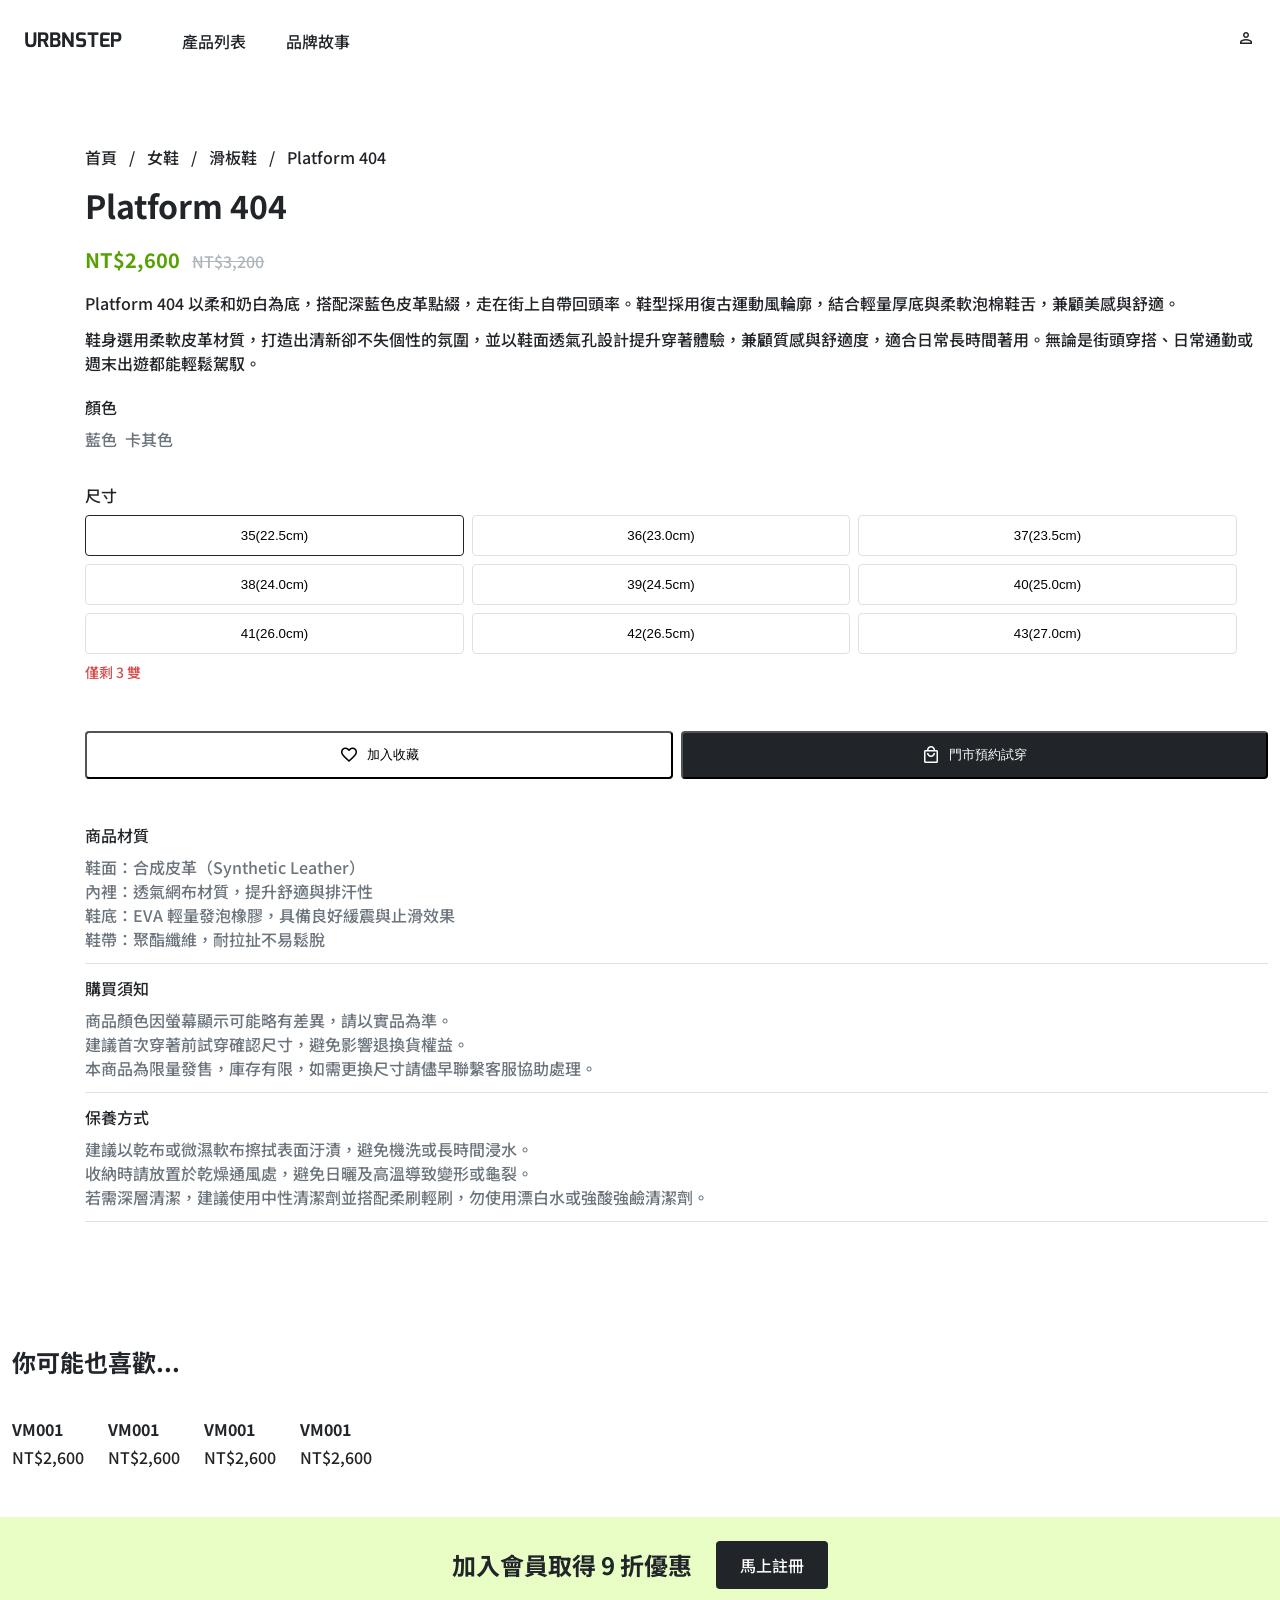
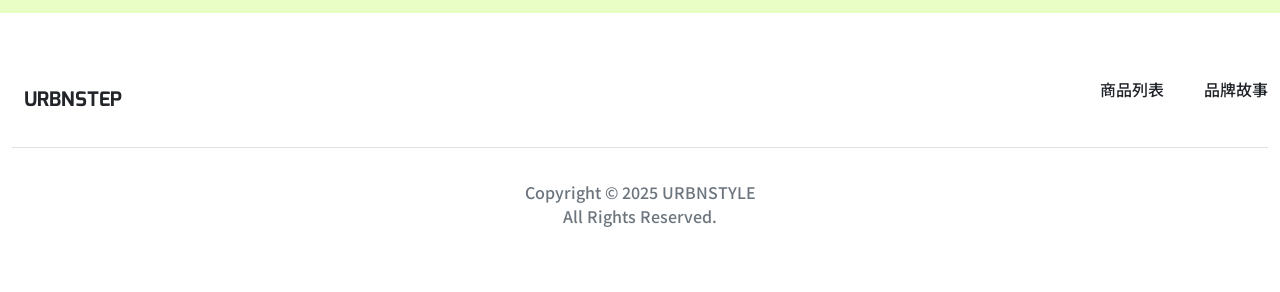
==== details.html @ ea5a5797 "finished" ====
<!doctype html>
<html lang="en">
  <head>
    <meta charset="UTF-8" />
    <meta name="viewport" content="width=device-width, initial-scale=1.0" />
    <title>Document</title>
    <link rel="preconnect" href="https://fonts.googleapis.com" />
    <link rel="preconnect" href="https://fonts.gstatic.com" crossorigin />
    <link
      href="https://fonts.googleapis.com/css2?family=Mina:wght@400;700&family=Noto+Sans+TC:wght@100..900&family=Noto+Sans:ital,wght@0,100..900;1,100..900&display=swap"
      rel="stylesheet"
    />
    <link
      rel="stylesheet"
      href="https://fonts.googleapis.com/css2?family=Material+Symbols+Outlined"
    />
    <link rel="stylesheet" href="./style.css" />
  </head>
  <body>
    <header class="header">
      <div class="container header-inner">
        <h1><a href="#" class="logo">URBNSTEP</a></h1>
        <nav class="nav">
          <ul class="nav-list">
            <li><a href="#">產品列表</a></li>
            <li><a href="#">品牌故事</a></li>
          </ul>
        </nav>
        <a href="#" class="member-link"
          ><span class="material-symbols-outlined">person</span></a
        >
      </div>
    </header>
    <main class="product-detail">
      <div class="container">
        <section class="product-layout">
          <div class="product-gallery">
            <ul class="product">
              <li class="product-card">
                <img
                  src="https://github.com/hexschool/2022-web-layout-training/blob/main/2025-week2/image.png?raw=true"
                  alt=""
                />
              </li>
              <li class="product-card">
                <img
                  src="https://github.com/hexschool/2022-web-layout-training/blob/main/2025-week2/image-1.png?raw=true"
                  alt=""
                />
              </li>
              <li class="product-card">
                <img
                  src="https://github.com/hexschool/2022-web-layout-training/blob/main/2025-week2/image-2.png?raw=true"
                  alt=""
                />
              </li>
              <li class="product-card">
                <img
                  src="https://github.com/hexschool/2022-web-layout-training/blob/main/2025-week2/image-3.png?raw=true"
                  alt=""
                />
              </li>
              <li class="product-card">
                <img
                  src="https://github.com/hexschool/2022-web-layout-training/blob/main/2025-week2/image-4.png?raw=true"
                  alt=""
                />
              </li>
              <li class="product-card">
                <img
                  src="https://github.com/hexschool/2022-web-layout-training/blob/main/2025-week2/image-5.png?raw=true"
                  alt=""
                />
              </li>
              <li class="product-card">
                <img
                  src="https://github.com/hexschool/2022-web-layout-training/blob/main/2025-week2/image-6.png?raw=true"
                  alt=""
                />
              </li>
              <li class="product-card">
                <img
                  src="https://github.com/hexschool/2022-web-layout-training/blob/main/2025-week2/image-7.png?raw=true"
                  alt=""
                />
              </li>
            </ul>
          </div>
          <div class="product-info">
            <nav>
              <ul class="product-breadcrumb">
                <li><a href="#">首頁</a></li>
                <li>/</li>
                <li><a href="#">女鞋</a></li>
                <li>/</li>
                <li><a href="#">滑板鞋</a></li>
                <li>/</li>
                <li><a href="#">Platform 404</a></li>
              </ul>
            </nav>
            <h2 class="product-title">Platform 404</h2>
            <p class="price">
              <span class="current-price">NT$2,600</span>
              <span class="original-price">NT$3,200</span>
            </p>
            <div class="product-description">
              <p>
                Platform 404
                以柔和奶白為底，搭配深藍色皮革點綴，走在街上自帶回頭率。鞋型採用復古運動風輪廓，結合輕量厚底與柔軟泡棉鞋舌，兼顧美感與舒適。
              </p>
              <p>
                鞋身選用柔軟皮革材質，打造出清新卻不失個性的氛圍，並以鞋面透氣孔設計提升穿著體驗，兼顧質感與舒適度，適合日常長時間著用。無論是街頭穿搭、日常通勤或週末出遊都能輕鬆駕馭。
              </p>
            </div>
            <div class="product-options">
              <div class="product-color">
                <h3>顏色</h3>
                <ul class="color-list">
                  <li class="color-item">
                    <img
                      class="product-thumbnail"
                      src="https://github.com/hexschool/2022-web-layout-training/blob/main/2025-week2/product.png?raw=true"
                      alt=""
                    />
                    <span>藍色</span>
                  </li>
                  <li class="color-item">
                    <img
                      class="product-thumbnail"
                      src="https://github.com/hexschool/2022-web-layout-training/blob/main/2025-week2/product-1.png?raw=true"
                      alt=""
                    />
                    <span>卡其色</span>
                  </li>
                </ul>
              </div>
              <div class="product-size">
                <h3>尺寸</h3>
                <ul class="size-list">
                  <li><button class="size-item active">35(22.5cm)</button></li>
                  <li><button class="size-item">36(23.0cm)</button></li>
                  <li><button class="size-item">37(23.5cm)</button></li>
                  <li><button class="size-item">38(24.0cm)</button></li>
                  <li><button class="size-item">39(24.5cm)</button></li>
                  <li><button class="size-item">40(25.0cm)</button></li>
                  <li><button class="size-item">41(26.0cm)</button></li>
                  <li>
                    <button class="size-item is-disabled">42(26.5cm)</button>
                  </li>
                  <li>
                    <button class="size-item is-disabled">43(27.0cm)</button>
                  </li>
                </ul>
                <p class="stock-message">僅剩 3 雙</p>
              </div>
              <div class="product-actions">
                <button class="favorite-button">
                  <span class="material-symbols-outlined"> favorite </span>
                  加入收藏
                </button>
                <button class="reserve-button">
                  <span class="material-symbols-outlined"> local_mall </span>
                  門市預約試穿
                </button>
              </div>
            </div>
            <div class="product-note">
              <div class="product-material">
                <h3>商品材質</h3>
                <p>鞋面：合成皮革（Synthetic Leather）</p>
                <p>內裡：透氣網布材質，提升舒適與排汗性</p>
                <p>鞋底：EVA 輕量發泡橡膠，具備良好緩震與止滑效果</p>
                <p>鞋帶：聚酯纖維，耐拉扯不易鬆脫</p>
              </div>
              <div class="purchase-info">
                <h3>購買須知</h3>
                <p>
                  商品顏色因螢幕顯示可能略有差異，請以實品為準。<br />
                  建議首次穿著前試穿確認尺寸，避免影響退換貨權益。<br />
                  本商品為限量發售，庫存有限，如需更換尺寸請儘早聯繫客服協助處理。
                </p>
              </div>
              <div class="care-instructions">
                <h3>保養方式</h3>
                <p>
                  建議以乾布或微濕軟布擦拭表面汙漬，避免機洗或長時間浸水。<br />
                  收納時請放置於乾燥通風處，避免日曬及高溫導致變形或龜裂。<br />
                  若需深層清潔，建議使用中性清潔劑並搭配柔刷輕刷，勿使用漂白水或強酸強鹼清潔劑。
                </p>
              </div>
            </div>
          </div>
        </section>
      </div>
    </main>
    <section class="recommend-products">
      <div class="container">
        <h2>你可能也喜歡...</h2>
        <ul class="recommend-list">
          <li class="recommend-item">
            <a href="#">
              <img
                src="https://raw.githubusercontent.com/hexschool/2022-web-layout-training/edc6cc962cbfa603b113cbbe7afb97c97a949577/2025-week2/product-2.png"
                alt=""
              />
              <h3>VM001</h3>
              <p>NT$2,600</p>
            </a>
          </li>
          <li class="recommend-item">
            <a href="#">
              <img
                src="https://raw.githubusercontent.com/hexschool/2022-web-layout-training/edc6cc962cbfa603b113cbbe7afb97c97a949577/2025-week2/product-3.png"
                alt=""
              />
              <h3>VM001</h3>
              <p>NT$2,600</p>
            </a>
          </li>
          <li class="recommend-item">
            <a href="#">
              <img
                src="https://raw.githubusercontent.com/hexschool/2022-web-layout-training/edc6cc962cbfa603b113cbbe7afb97c97a949577/2025-week2/product-4.png"
                alt=""
              />
              <h3>VM001</h3>
              <p>NT$2,600</p>
            </a>
          </li>
          <li class="recommend-item">
            <a href="#">
              <img
                src="https://raw.githubusercontent.com/hexschool/2022-web-layout-training/edc6cc962cbfa603b113cbbe7afb97c97a949577/2025-week2/product-7.png"
                alt=""
              />
              <h3>VM001</h3>
              <p>NT$2,600</p>
            </a>
          </li>
        </ul>
      </div>
    </section>
    <section class="member-promo">
      <div class="container promo-inner">
        <p>加入會員取得 9 折優惠</p>
        <a href="#" class="btn">馬上註冊</a>
      </div>
    </section>
    <footer class="footer">
      <div class="container">
        <div class="footer-top">
          <a href="#" class="logo">URBNSTEP</a>
          <ul class="nav-list">
            <li><a href="#">商品列表</a></li>
            <li><a href="#">品牌故事</a></li>
          </ul>
        </div>
        <div class="footer-bottom">
          <p>Copyright © 2025 URBNSTYLE</p>
          <p>All Rights Reserved.</p>
        </div>
      </div>
    </footer>
  </body>
</html>
---- style.css ----
/* http://meyerweb.com/eric/tools/css/reset/ 
   v2.0 | 20110126
   License: none (public domain)
*/

html,
body,
div,
span,
applet,
object,
iframe,
h1,
h2,
h3,
h4,
h5,
h6,
p,
blockquote,
pre,
a,
abbr,
acronym,
address,
big,
cite,
code,
del,
dfn,
em,
img,
ins,
kbd,
q,
s,
samp,
small,
strike,
strong,
sub,
sup,
tt,
var,
b,
u,
i,
center,
dl,
dt,
dd,
ol,
ul,
li,
fieldset,
form,
label,
legend,
table,
caption,
tbody,
tfoot,
thead,
tr,
th,
td,
article,
aside,
canvas,
details,
embed,
figure,
figcaption,
footer,
header,
hgroup,
menu,
nav,
output,
ruby,
section,
summary,
time,
mark,
audio,
video {
  margin: 0;
  padding: 0;
  border: 0;
  font-size: 100%;
  font: inherit;
  vertical-align: baseline;
}
/* HTML5 display-role reset for older browsers */
article,
aside,
details,
figcaption,
figure,
footer,
header,
hgroup,
menu,
nav,
section {
  display: block;
}
body {
  line-height: 1;
}
ol,
ul {
  list-style: none;
}
blockquote,
q {
  quotes: none;
}
blockquote:before,
blockquote:after,
q:before,
q:after {
  content: "";
  content: none;
}
table {
  border-collapse: collapse;
  border-spacing: 0;
}
/* index  css */

*,
*::before,
*::after {
  box-sizing: border-box;
}

body {
  color: #212529;
  font-family: "Noto Sans TC", sans-serif;
  font-weight: 500;
  line-height: 1.5;
}

.container {
  max-width: 1296px;
  margin: 0 auto;
  padding: 0 12px;
}
a {
  text-decoration: none;
  color: #212529;
}

img {
  max-width: 100%;
  display: block;
  height: auto;
}

/* header */
.header {
  padding: 16px 0;
}
.header-inner {
  display: flex;
  align-items: center;
}
.logo {
  font-size: 20px;
  font-family: "Mina", "Noto Sans TC", sans-serif;
  font-weight: 700;
  padding: 8px 12px;
}

.nav {
  margin-left: 48px;
}
.nav-list {
  display: flex;
  gap: 40px;
}

.nav-list li a {
  padding: 12px 0;
}

.member-link {
  margin-left: auto;
  padding: 12px;
}

.logo:hover,
.member-link:hover,
.nav-list li a:hover {
  color: #57a203;
}

/* 麵包屑 */
.breadcrumb {
  margin-top: 32px;
}
.breadcrumb-list {
  display: flex;
  gap: 12px;
}

.breadcrumb-list li a:hover {
  color: #57a203;
}

/* 商品區域 */
.product-layout {
  display: flex;
  margin-bottom: 32px;
}

.product-list-title {
  margin: 24px 0;
  font-weight: 700;
  font-size: 28px;
}

/* 左側導覽 */
.product-sidebar {
  width: 196px;
  flex-shrink: 0;
}
.category-nav {
  padding-right: 12px;
}

.category-item {
  padding: 12px 0;
  margin-bottom: 16px;
}

.category-item a:hover {
  color: #57a203;
}
.category-item.active a {
  color: #57a203;
}

/* 右側商品 */
.product-content {
  flex: 1;
  min-width: 0;
}

.product-list {
  display: flex;
  flex-wrap: wrap;
}

.card {
  width: 33.333%;
  padding: 0 12px;
  margin-bottom: 48px;
}
.card a:hover {
  color: #6c757d;
}
.card-img {
  margin-bottom: 12px;
}
.product-name {
  font-weight: 700;
  margin-bottom: 4px;
}

/* 分頁 */

.pagination-list {
  display: flex;
  justify-content: center;
}
.pagination-list li a {
  width: 48px;
  height: 48px;
  display: flex;
  justify-content: center;
  align-items: center;
}
.pagination-list li a:hover {
  background-color: #c0fa73;
}
.pagination-list .active {
  background-color: #c0fa73;
}

/* 會員促銷 */
.member-promo {
  background-color: #e8fec5;
  height: 96px;
  display: flex;
}

.promo-inner {
  display: flex;
  justify-content: center;
  align-items: center;
  gap: 24px;
}
.promo-inner p {
  font-weight: 700;
  font-size: 24px;
}

.btn {
  background-color: #212529;
  color: #fff;
  padding: 12px 24px;
  border-radius: 4px;
}
/* 頁尾 */

.footer {
  margin: 64px 0;
}

.footer-top {
  display: flex;
  justify-content: space-between;
  margin-bottom: 24px;
}

.footer-bottom {
  text-align: center;
  border-top: 1px solid#DEE2E6;
  padding-top: 32px;
  color: #6c757d;
}

/* details */
.product-detail {
  margin: 64px 0;
}
.product-layout {
  display: flex;
  gap: 24px;
}
.product-gallery {
  max-width: 746px;
}
.product {
  display: flex;
  flex-wrap: wrap;
  gap: 8px;
}
.product-card {
  width: 49%;
}

.product-breadcrumb {
  display: flex;
  gap: 12px;
  margin-bottom: 12px;
}

.product-title {
  font-size: 32px;
  font-weight: 700;
}
.price {
  margin: 16px 0px;
}
.current-price {
  color: #57a203;
  font-weight: 700;
  font-size: 20px;
  margin-right: 8px;
}
.original-price {
  color: #adb5bd;
  text-decoration: line-through;
}
.product-description p {
  margin-bottom: 12px;
}

.product-options {
  margin-top: 20px;
  margin-bottom: 32px;
}
.product-color {
  margin-bottom: 32px;
}
h3 {
  margin-bottom: 8px;
}

/* 顏色 */

.product-thumbnail {
  max-width: 64px;
}
.color-list {
  display: flex;
  gap: 8px;
}
.color-item {
  display: flex;
  flex-direction: column;
  align-items: center;
}

.color-item span {
  color: #6c757d;
}

/* 尺寸 */
.size-list {
  display: flex;
  flex-wrap: wrap;
  gap: 8px;
  margin: 8px 0;
}
.size-list li {
  width: 32%;
}
.size-item {
  width: 100%;
  padding: 12px 0;
  border-radius: 4px;
  border: 1px solid #dee2e6;
  background-color: #ffffff;
  cursor: pointer;
}

.size-item.active {
  border: 1px solid #212529;
}

.size-item:hover {
  border: 1px solid #212529;
}

.size-item.is-disabled:hover {
  border: 1px solid #dee2e6;
  cursor: not-allowed;
}

.stock-message {
  font-size: 14px;
  color: #d74f4f;
}

/* 收藏 */

.product-actions {
  gap: 8px;
  display: flex;
  margin-top: 48px;
  margin-bottom: 32px;
}

.favorite-button,
.reserve-button {
  flex: 1px;
  padding: 12px 0px;
  display: flex;
  justify-content: center;
  align-items: center;
  border-radius: 4px;
  gap: 8px;
  cursor: pointer;
}

.favorite-button {
  background-color: #ffffff;
}
.favorite-button:hover {
  background-color: #212529;
  color: #ffffff;
}

.reserve-button {
  background-color: #212529;
  color: #ffffff;
}
.material-symbols-outlined {
  font-size: 20px;
}

/* 商品注意事項 */
.product-note p {
  color: #6c757d;
}
.product-material {
  padding: 8px 0;
}

.product-material,
.purchase-info,
.care-instructions {
  padding: 12px 0;
  border-bottom: 1px solid #dee2e6;
}

/* 你可能也喜歡 */

.recommend-products {
  padding: 48px 0;
}
.recommend-products h2 {
  font-size: 24px;
  font-weight: 700;
  padding: 9.5px 0px;
}
.recommend-list {
  display: flex;
  gap: 24px;
}
.recommend-item {
  margin-top: 16px;
}
.recommend-item img {
  margin-bottom: 12px;
}
.recommend-item h3 {
  font-weight: 700;
  margin-bottom: 4px;
}

@media (max-width: 768px) {
  .card {
    width: 100%;
  }
  .product-card {
    width: 100%;
  }
  .product-breadcrumb {
    flex-wrap: nowrap;
    white-space: nowrap;
  }
}

@media (max-width: 1200px) {
  .product-breadcrumb {
    flex-wrap: nowrap;
    white-space: nowrap;
  }
}
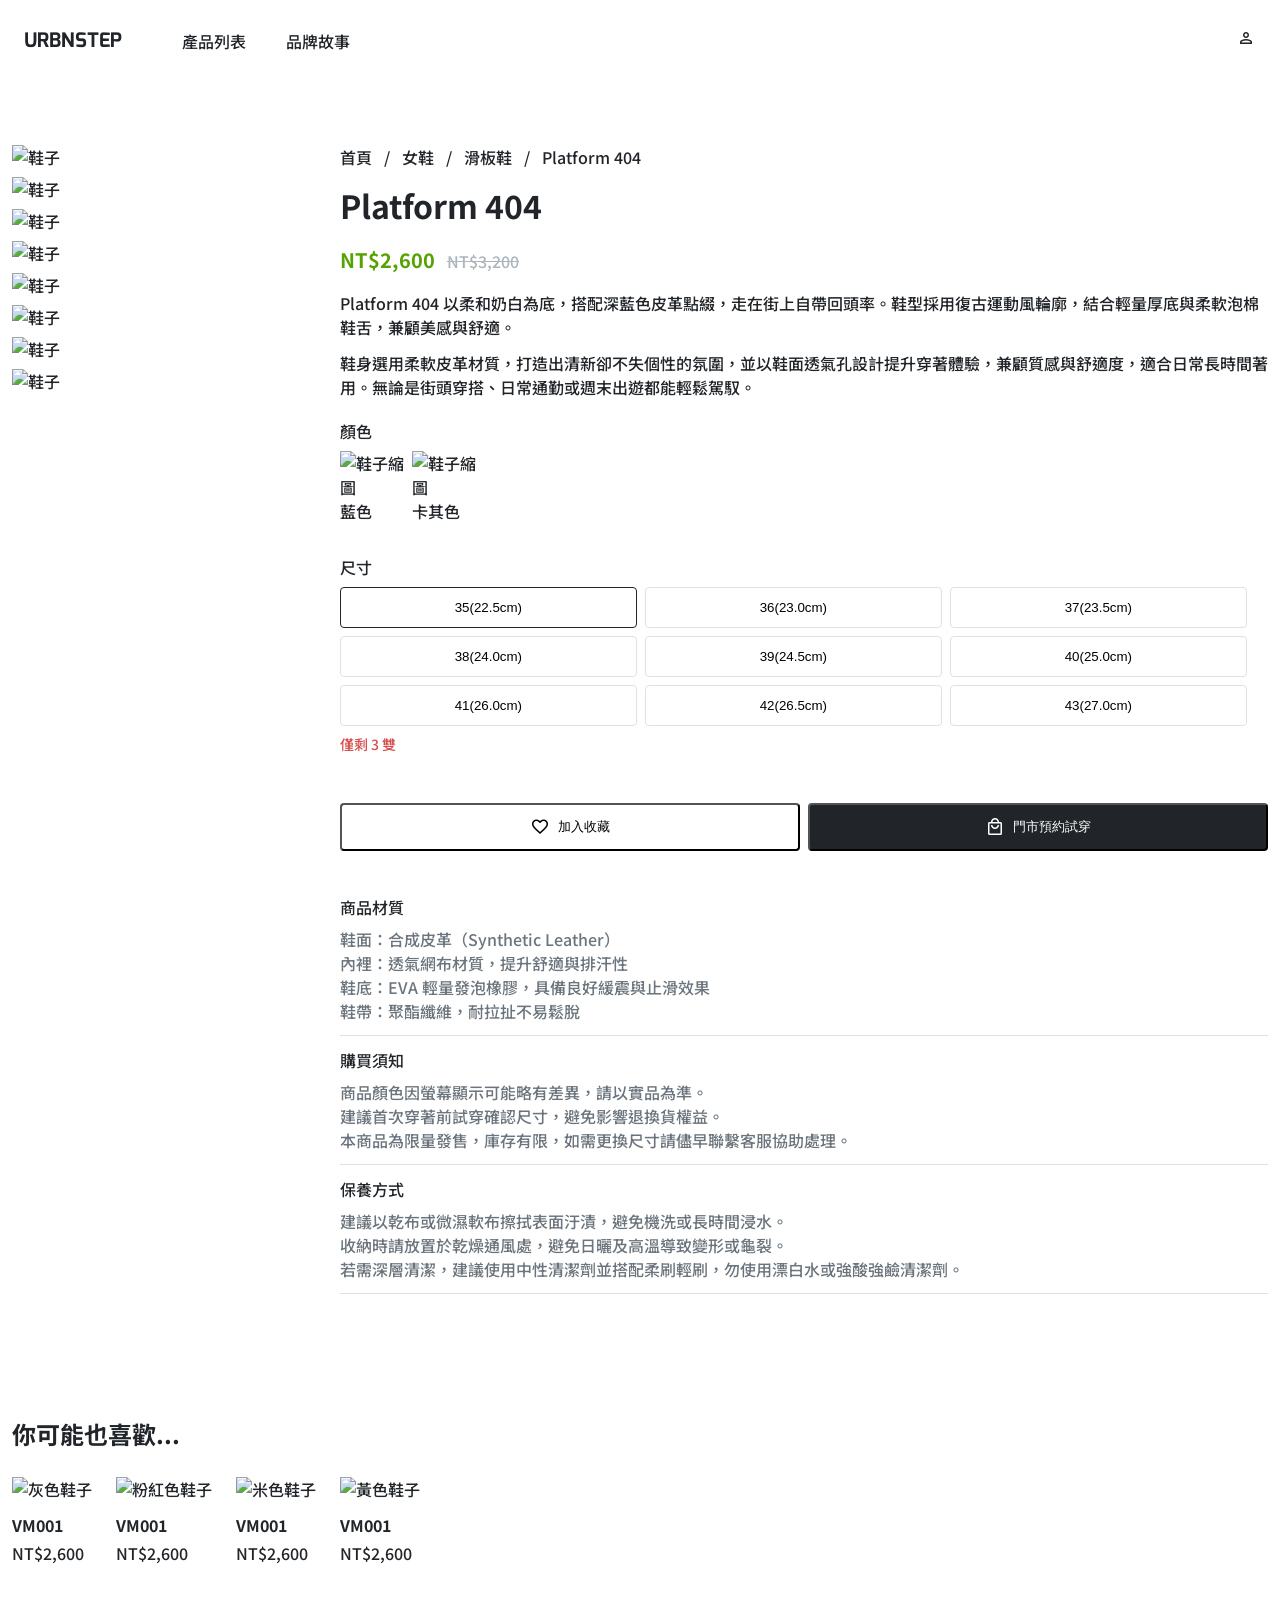
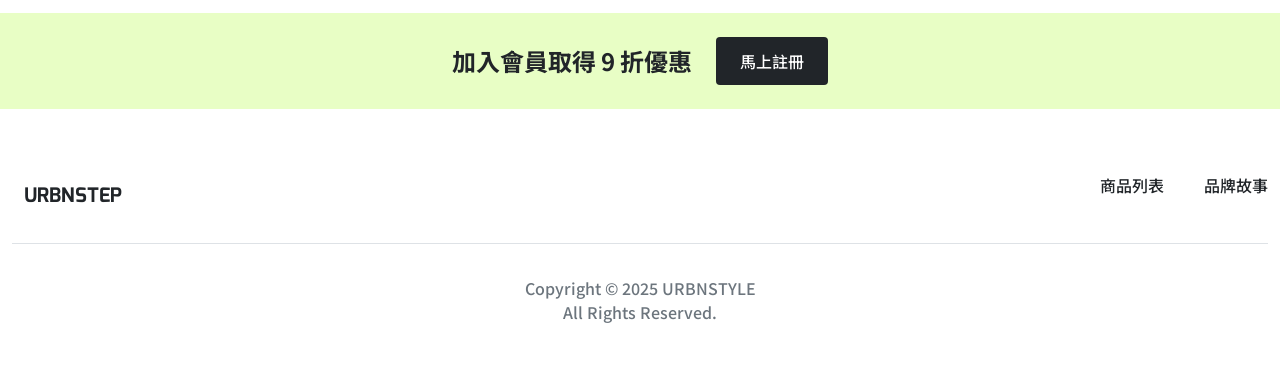
==== commit 24d25f57: "調整一些細節" ====
--- a/details.html
+++ b/details.html
@@ -39,49 +39,49 @@
               <li class="product-card">
                 <img
                   src="https://github.com/hexschool/2022-web-layout-training/blob/main/2025-week2/image.png?raw=true"
-                  alt=""
+                  alt="鞋子"
                 />
               </li>
               <li class="product-card">
                 <img
                   src="https://github.com/hexschool/2022-web-layout-training/blob/main/2025-week2/image-1.png?raw=true"
-                  alt=""
+                  alt="鞋子"
                 />
               </li>
               <li class="product-card">
                 <img
                   src="https://github.com/hexschool/2022-web-layout-training/blob/main/2025-week2/image-2.png?raw=true"
-                  alt=""
+                  alt="鞋子"
                 />
               </li>
               <li class="product-card">
                 <img
                   src="https://github.com/hexschool/2022-web-layout-training/blob/main/2025-week2/image-3.png?raw=true"
-                  alt=""
+                  alt="鞋子"
                 />
               </li>
               <li class="product-card">
                 <img
                   src="https://github.com/hexschool/2022-web-layout-training/blob/main/2025-week2/image-4.png?raw=true"
-                  alt=""
+                  alt="鞋子"
                 />
               </li>
               <li class="product-card">
                 <img
                   src="https://github.com/hexschool/2022-web-layout-training/blob/main/2025-week2/image-5.png?raw=true"
-                  alt=""
+                  alt="鞋子"
                 />
               </li>
               <li class="product-card">
                 <img
                   src="https://github.com/hexschool/2022-web-layout-training/blob/main/2025-week2/image-6.png?raw=true"
-                  alt=""
+                  alt="鞋子"
                 />
               </li>
               <li class="product-card">
                 <img
                   src="https://github.com/hexschool/2022-web-layout-training/blob/main/2025-week2/image-7.png?raw=true"
-                  alt=""
+                  alt="鞋子"
                 />
               </li>
             </ul>
@@ -117,20 +117,23 @@
                 <h3>顏色</h3>
                 <ul class="color-list">
                   <li class="color-item">
-                    <img
-                      class="product-thumbnail"
-                      src="https://github.com/hexschool/2022-web-layout-training/blob/main/2025-week2/product.png?raw=true"
-                      alt=""
-                    />
-                    <span>藍色</span>
+                    <a href="#"
+                      ><img
+                        class="product-thumbnail"
+                        src="https://github.com/hexschool/2022-web-layout-training/blob/main/2025-week2/product.png?raw=true"
+                        alt="鞋子縮圖"
+                      /><span>藍色</span></a
+                    >
                   </li>
                   <li class="color-item">
-                    <img
-                      class="product-thumbnail"
-                      src="https://github.com/hexschool/2022-web-layout-training/blob/main/2025-week2/product-1.png?raw=true"
-                      alt=""
-                    />
-                    <span>卡其色</span>
+                    <a href="#"
+                      ><img
+                        class="product-thumbnail"
+                        src="https://github.com/hexschool/2022-web-layout-training/blob/main/2025-week2/product-1.png?raw=true"
+                        alt="鞋子縮圖"
+                      />
+                      <span>卡其色</span></a
+                    >
                   </li>
                 </ul>
               </div>
@@ -201,7 +204,7 @@
             <a href="#">
               <img
                 src="https://raw.githubusercontent.com/hexschool/2022-web-layout-training/edc6cc962cbfa603b113cbbe7afb97c97a949577/2025-week2/product-2.png"
-                alt=""
+                alt="灰色鞋子"
               />
               <h3>VM001</h3>
               <p>NT$2,600</p>
@@ -211,7 +214,7 @@
             <a href="#">
               <img
                 src="https://raw.githubusercontent.com/hexschool/2022-web-layout-training/edc6cc962cbfa603b113cbbe7afb97c97a949577/2025-week2/product-3.png"
-                alt=""
+                alt="粉紅色鞋子"
               />
               <h3>VM001</h3>
               <p>NT$2,600</p>
@@ -221,7 +224,7 @@
             <a href="#">
               <img
                 src="https://raw.githubusercontent.com/hexschool/2022-web-layout-training/edc6cc962cbfa603b113cbbe7afb97c97a949577/2025-week2/product-4.png"
-                alt=""
+                alt="米色鞋子"
               />
               <h3>VM001</h3>
               <p>NT$2,600</p>
@@ -231,7 +234,7 @@
             <a href="#">
               <img
                 src="https://raw.githubusercontent.com/hexschool/2022-web-layout-training/edc6cc962cbfa603b113cbbe7afb97c97a949577/2025-week2/product-7.png"
-                alt=""
+                alt="黃色鞋子"
               />
               <h3>VM001</h3>
               <p>NT$2,600</p>
--- a/style.css
+++ b/style.css
@@ -158,6 +158,8 @@
   height: auto;
 }
 
+/* 共同區塊 */
+
 /* header */
 .header {
   padding: 16px 0;
@@ -194,99 +196,6 @@
 .member-link:hover,
 .nav-list li a:hover {
   color: #57a203;
-}
-
-/* 麵包屑 */
-.breadcrumb {
-  margin-top: 32px;
-}
-.breadcrumb-list {
-  display: flex;
-  gap: 12px;
-}
-
-.breadcrumb-list li a:hover {
-  color: #57a203;
-}
-
-/* 商品區域 */
-.product-layout {
-  display: flex;
-  margin-bottom: 32px;
-}
-
-.product-list-title {
-  margin: 24px 0;
-  font-weight: 700;
-  font-size: 28px;
-}
-
-/* 左側導覽 */
-.product-sidebar {
-  width: 196px;
-  flex-shrink: 0;
-}
-.category-nav {
-  padding-right: 12px;
-}
-
-.category-item {
-  padding: 12px 0;
-  margin-bottom: 16px;
-}
-
-.category-item a:hover {
-  color: #57a203;
-}
-.category-item.active a {
-  color: #57a203;
-}
-
-/* 右側商品 */
-.product-content {
-  flex: 1;
-  min-width: 0;
-}
-
-.product-list {
-  display: flex;
-  flex-wrap: wrap;
-}
-
-.card {
-  width: 33.333%;
-  padding: 0 12px;
-  margin-bottom: 48px;
-}
-.card a:hover {
-  color: #6c757d;
-}
-.card-img {
-  margin-bottom: 12px;
-}
-.product-name {
-  font-weight: 700;
-  margin-bottom: 4px;
-}
-
-/* 分頁 */
-
-.pagination-list {
-  display: flex;
-  justify-content: center;
-}
-.pagination-list li a {
-  width: 48px;
-  height: 48px;
-  display: flex;
-  justify-content: center;
-  align-items: center;
-}
-.pagination-list li a:hover {
-  background-color: #c0fa73;
-}
-.pagination-list .active {
-  background-color: #c0fa73;
 }
 
 /* 會員促銷 */
@@ -313,6 +222,10 @@
   padding: 12px 24px;
   border-radius: 4px;
 }
+.btn:hover {
+  background-color: #57a203;
+}
+
 /* 頁尾 */
 
 .footer {
@@ -332,10 +245,105 @@
   color: #6c757d;
 }
 
-/* details */
+/* index.html */
+/* 麵包屑 */
+.breadcrumb {
+  margin-top: 32px;
+}
+.breadcrumb-list {
+  display: flex;
+  gap: 12px;
+}
+
+.breadcrumb-list li a:hover {
+  color: #57a203;
+}
+
+/* 商品區域 */
+.product-layout {
+  display: flex;
+  margin-bottom: 32px;
+}
+
+.product-list-title {
+  margin: 24px 0;
+  font-weight: 700;
+  font-size: 28px;
+}
+
+/* 左側導覽 */
+.product-sidebar {
+  width: 196px;
+  flex-shrink: 0;
+}
+.category-nav {
+  padding-right: 12px;
+}
+
+.category-item {
+  padding: 12px 0;
+  margin-bottom: 16px;
+}
+
+.category-item a:hover {
+  color: #57a203;
+}
+.category-item.active a {
+  color: #57a203;
+}
+
+/* 右側商品 */
+.product-content {
+  flex: 1;
+  min-width: 0;
+}
+
+.product-list {
+  display: flex;
+  flex-wrap: wrap;
+}
+
+.card {
+  width: 33.333%;
+  padding: 0 12px;
+  margin-bottom: 48px;
+}
+.card a:hover {
+  opacity: 0.7;
+}
+.card-img {
+  margin-bottom: 12px;
+}
+.product-name {
+  font-weight: 700;
+  margin-bottom: 4px;
+}
+
+/* 分頁 */
+
+.pagination-list {
+  display: flex;
+  justify-content: center;
+}
+.pagination-list li a {
+  width: 48px;
+  height: 48px;
+  display: flex;
+  justify-content: center;
+  align-items: center;
+}
+.pagination-list li a:hover {
+  background-color: #c0fa73;
+}
+.pagination-list .active {
+  background-color: #c0fa73;
+}
+
+/* details-html */
 .product-detail {
   margin: 64px 0;
 }
+/* 主要區域-左側鞋子商品 */
 .product-layout {
   display: flex;
   gap: 24px;
@@ -352,10 +360,16 @@
   width: 49%;
 }
 
+/* 主要區域-右側 */
+
 .product-breadcrumb {
   display: flex;
   gap: 12px;
   margin-bottom: 12px;
+}
+
+.product-breadcrumb li a:hover {
+  color: #57a203;
 }
 
 .product-title {
@@ -390,7 +404,7 @@
   margin-bottom: 8px;
 }
 
-/* 顏色 */
+/* 鞋子顏色 */
 
 .product-thumbnail {
   max-width: 64px;
@@ -405,11 +419,11 @@
   align-items: center;
 }
 
-.color-item span {
-  color: #6c757d;
-}
-
-/* 尺寸 */
+.color-item a:hover {
+  opacity: 0.7;
+}
+
+/* 鞋子尺寸 */
 .size-list {
   display: flex;
   flex-wrap: wrap;
@@ -514,6 +528,10 @@
 }
 .recommend-item {
   margin-top: 16px;
+}
+
+.recommend-item a:hover {
+  opacity: 0.7;
 }
 .recommend-item img {
   margin-bottom: 12px;
